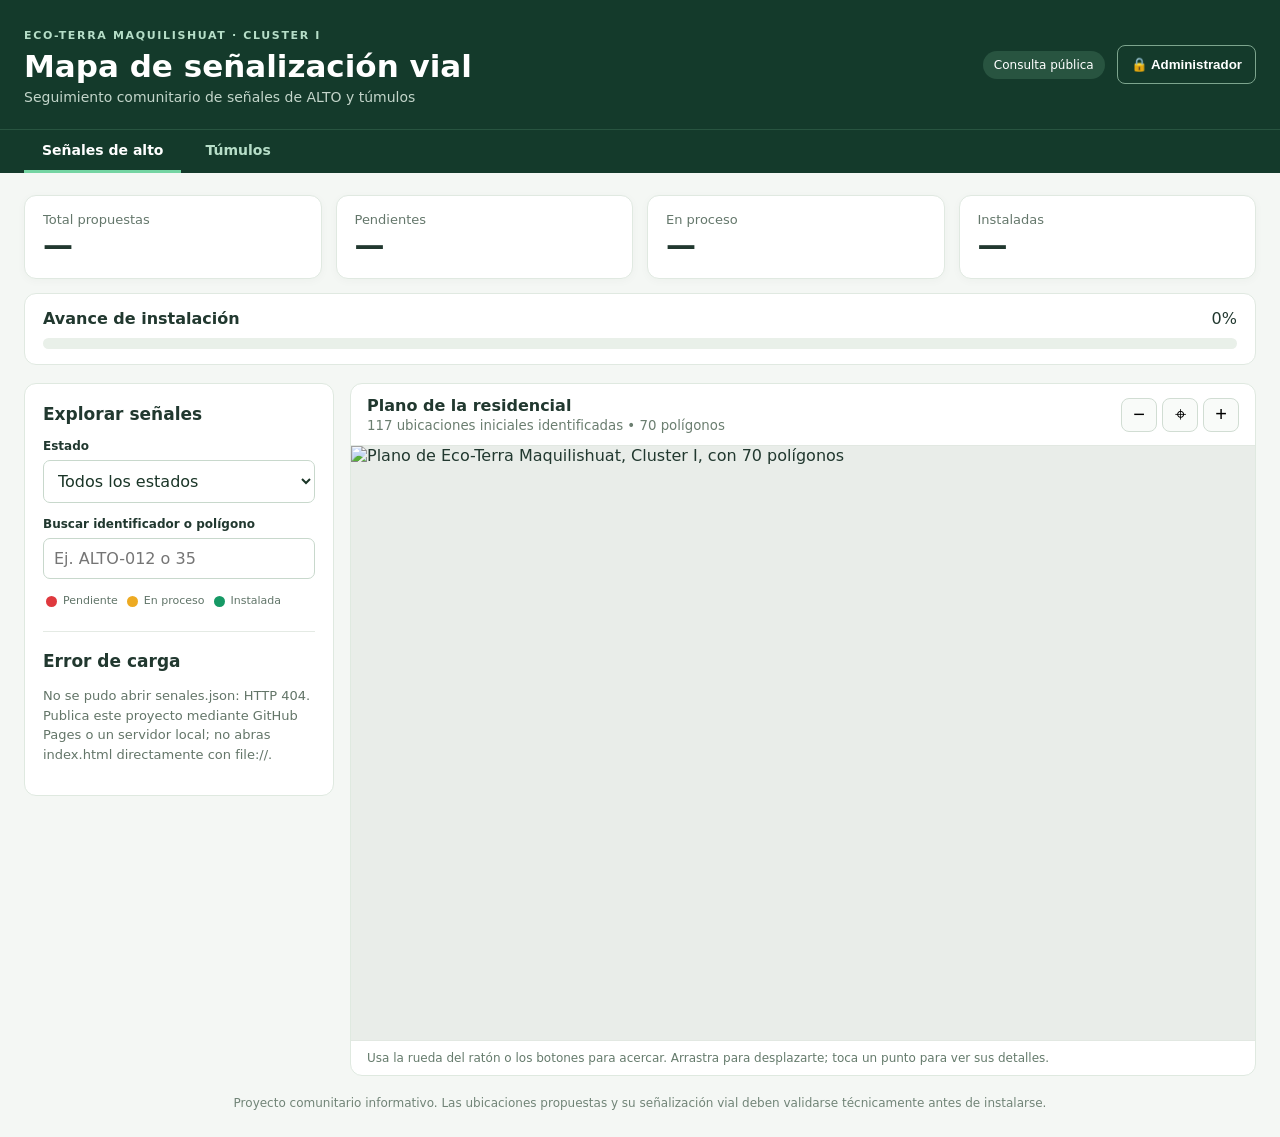
==== index.html @ 8e65ce0b "Tumulos y Altos" ====
<!doctype html>
<html lang="es">
<head>
  <meta charset="utf-8" />
  <meta name="viewport" content="width=device-width, initial-scale=1" />
  <meta name="theme-color" content="#122c24" />
  <title>Señalización vial · Eco-Terra Maquilishuat</title>
  <link rel="stylesheet" href="styles.css" />
</head>
<body>
  <header class="topbar">
    <div><span class="eyebrow">ECO-TERRA MAQUILISHUAT · CLUSTER I</span><h1>Mapa de señalización vial</h1><p>Seguimiento comunitario de señales de ALTO y túmulos</p></div>
    <div class="top-actions"><span id="modeIndicator" class="tag">Consulta pública</span><button type="button" id="adminBtn" class="btn outline">🔒 Administrador</button></div>
  </header>
  <div id="adminModal" class="modal hidden" role="dialog" aria-modal="true" aria-labelledby="adminTitle">
    <div class="modal-card">
      <h2 id="adminTitle">Acceso de administrador</h2>
      <p>Ingresa el código para poder editar señales de alto y túmulos.</p>
      <input type="password" id="adminCode" placeholder="Código de acceso" autocomplete="off" aria-label="Código de acceso" />
      <p id="adminError" class="hidden modal-error" role="alert">Código incorrecto.</p>
      <div class="actions"><button type="button" id="adminSubmit" class="btn primary">Entrar</button><button type="button" id="adminCancel" class="btn outline">Cancelar</button></div>
      <p class="input-note">Este código es un filtro contra ediciones casuales. La protección de lo publicado es el permiso de escritura en el repositorio de GitHub.</p>
    </div>
  </div>
  <nav class="tabs" role="tablist" aria-label="Secciones del mapa">
    <button type="button" role="tab" id="tab-alto" class="tab-btn active" aria-selected="true" aria-controls="panel-alto" data-tab="alto">Señales de alto</button>
    <button type="button" role="tab" id="tab-tumulos" class="tab-btn" aria-selected="false" aria-controls="panel-tumulos" data-tab="tumulos">Túmulos</button>
  </nav>
  <main id="panel-alto" role="tabpanel" aria-labelledby="tab-alto">
    <section class="stats" aria-label="Resumen del avance">
      <article><span>Total propuestas</span><strong id="total">—</strong></article>
      <article><span>Pendientes</span><strong id="pending">—</strong></article>
      <article><span>En proceso</span><strong id="working">—</strong></article>
      <article><span>Instaladas</span><strong id="done">—</strong></article>
    </section>
    <section class="progress-section"><div><strong>Avance de instalación</strong><span id="percentage">0%</span></div><div class="progress"><div id="progressFill"></div></div></section>
    <section class="main-grid">
      <aside class="sidebar">
        <h2>Explorar señales</h2>
        <label for="filter">Estado</label><select id="filter"><option value="todos">Todos los estados</option><option value="pendiente">Pendiente</option><option value="proceso">En proceso</option><option value="instalada">Instalada</option></select>
        <label for="search">Buscar identificador o polígono</label><input type="search" id="search" placeholder="Ej. ALTO-012 o 35" />
        <p class="legend"><span class="dot pending"></span> Pendiente <span class="dot working"></span> En proceso <span class="dot done"></span> Instalada</p>
        <div class="divider"></div>
        <div id="selection" class="selection"><h2>Selecciona una señal</h2><p>Toca cualquier marcador en el mapa para consultar su información.</p></div>
        <div id="aTools" class="editor-tools admin-only hidden">
          <div class="divider"></div>
          <h2>Administración de señales</h2>
          <button type="button" id="aAdd" class="btn outline full">＋ Agregar señal</button>
          <button type="button" id="aExport" class="btn outline full">Exportar senales.json</button>
          <label class="file-label full" for="aImport">Importar senales.json</label><input type="file" id="aImport" accept="application/json,.json" class="hidden" />
          <p class="input-note">Los cambios se guardan solo en este navegador. Para publicarlos para todos, exporta el archivo y reemplaza <b>senales.json</b> en GitHub.</p>
          <div id="aLocalNote" class="warning hidden"><span>Hay cambios sin publicar guardados en este navegador.</span><button type="button" id="aDiscard" class="btn outline full">Descartar cambios locales</button></div>
        </div>
      </aside>
      <section class="map-panel" aria-label="Mapa de la residencial">
        <div class="map-head"><div><strong>Plano de la residencial</strong><small>117 ubicaciones iniciales identificadas • 70 polígonos</small></div><div class="zoom-actions"><button id="zoomOut" title="Alejar" aria-label="Alejar">−</button><button id="reset" title="Restablecer vista" aria-label="Restablecer vista">⌖</button><button id="zoomIn" title="Acercar" aria-label="Acercar">+</button></div></div>
        <div id="viewport" class="viewport" tabindex="0" aria-label="Mapa interactivo con señales de alto">
          <div id="mapContent" class="map-content"><img src="assets/mapa-cluster1.png" draggable="false" alt="Plano de Eco-Terra Maquilishuat, Cluster I, con 70 polígonos"/><div id="markers" class="markers"></div></div>
        </div>
        <p class="map-tip" id="mapTip">Usa la rueda del ratón o los botones para acercar. Arrastra para desplazarte; toca un punto para ver sus detalles.</p>
      </section>
    </section>
    <footer>Proyecto comunitario informativo. Las ubicaciones propuestas y su señalización vial deben validarse técnicamente antes de instalarse. <span id="updateDate"></span></footer>
  </main>
  <main id="panel-tumulos" class="hidden" role="tabpanel" aria-labelledby="tab-tumulos">
    <section class="stats" aria-label="Resumen de túmulos">
      <article><span>Total de túmulos</span><strong id="tTotal">—</strong></article>
      <article><span>Pendientes</span><strong id="tPending">—</strong></article>
      <article><span>En proceso</span><strong id="tWorking">—</strong></article>
      <article><span>Instalados</span><strong id="tDone">—</strong></article>
    </section>
    <section class="progress-section"><div><strong>Avance de instalación</strong><span id="tPercentage">0%</span></div><div class="progress"><div id="tProgressFill"></div></div></section>
    <section class="main-grid">
      <aside class="sidebar">
        <h2>Explorar túmulos</h2>
        <label for="tFilter">Estado</label><select id="tFilter"><option value="todos">Todos los estados</option><option value="pendiente">Pendiente</option><option value="proceso">En proceso</option><option value="instalado">Instalado</option></select>
        <label for="tData">Datos</label><select id="tData"><option value="todos">Todos</option><option value="sincasa">Sin casa registrada</option><option value="concasa">Con casa registrada</option><option value="porverificar">Polígono por verificar</option></select>
        <label for="tSearch">Buscar ID, polígono, casa o comentario</label><input type="search" id="tSearch" placeholder="Ej. TUM-012, 35 o 14" />
        <p class="legend"><span class="dot pending"></span> Pendiente <span class="dot working"></span> En proceso <span class="dot done"></span> Instalado</p>
        <div class="divider"></div>
        <div id="tSelection" class="selection"><h2>Selecciona un túmulo</h2><p>Toca cualquier línea en el mapa para ver su estado, polígono y casa.</p></div>
        <div id="tAdminArea" class="editor-tools admin-only hidden">
          <div class="divider"></div>
          <h2>Administración de túmulos</h2>
          <button type="button" id="tEditToggle" class="btn primary full" aria-pressed="false">Activar modo edición</button>
          <div id="tEditTools" class="hidden">
            <button type="button" id="tAdd" class="btn outline full">＋ Agregar túmulo</button>
            <button type="button" id="tExport" class="btn outline full">Exportar tumulos.json</button>
            <label class="file-label full" for="tImport">Importar tumulos.json</label><input type="file" id="tImport" accept="application/json,.json" class="hidden" />
            <p class="input-note">Los cambios se guardan solo en este navegador. Para publicarlos para todos, exporta el archivo y reemplaza <b>tumulos.json</b> en GitHub.</p>
          </div>
          <div id="tLocalNote" class="warning hidden"><span>Hay cambios sin publicar guardados en este navegador.</span><button type="button" id="tDiscard" class="btn outline full">Descartar cambios locales</button></div>
        </div>
      </aside>
      <section class="map-panel" aria-label="Mapa de túmulos">
        <div class="map-head"><div><strong>Plano de la residencial · Túmulos</strong><small id="tCount">—</small></div><div class="zoom-actions"><button id="tZoomOut" type="button" title="Alejar" aria-label="Alejar">−</button><button id="tReset" type="button" title="Restablecer vista" aria-label="Restablecer vista">⌖</button><button id="tZoomIn" type="button" title="Acercar" aria-label="Acercar">+</button></div></div>
        <div id="tViewport" class="viewport" tabindex="0" aria-label="Mapa interactivo con túmulos">
          <div id="tMapContent" class="map-content"><img src="assets/mapa-cluster1-limpio.png" draggable="false" alt="Plano de Eco-Terra Maquilishuat, Cluster I, con 70 polígonos"/><svg id="tSvg" class="tum-svg" viewBox="0 0 1639 959"></svg></div>
          <div id="tPop" class="tum-pop hidden" role="status"></div>
        </div>
        <p class="map-tip" id="tTip">Usa la rueda del ratón o los botones para acercar. Arrastra para desplazarte; toca una línea para ver sus detalles.</p>
      </section>
    </section>
    <footer>Los túmulos mostrados son ubicaciones marcadas sobre el plano y deben confirmarse en sitio. El polígono se sugiere según el número más cercano y puede corregirse por el administrador.</footer>
  </main>
  <script src="admin-auth.js" defer></script>
  <script src="altos-admin.js" defer></script>
  <script src="app.js" defer></script>
  <script src="tumulos.js" defer></script>
</body>
</html>
---- styles.css ----
:root{font-family:Inter,ui-sans-serif,system-ui,-apple-system,Segoe UI,Arial,sans-serif;color:#21382f;background:#f4f7f4;font-synthesis:none}*{box-sizing:border-box}body{margin:0}.topbar{background:#143a2b;color:white;padding:24px max(24px,calc((100vw - 1500px)/2));display:flex;justify-content:space-between;gap:20px;align-items:center}.eyebrow{font-size:11px;letter-spacing:.15em;font-weight:700;color:#b6dec8}h1{font-size:clamp(22px,3vw,31px);margin:5px 0}.topbar p{margin:0;color:#c3d5ca;font-size:14px}.top-actions{display:flex;align-items:center;gap:12px}.tag{padding:7px 11px;background:#285440;border-radius:20px;font-size:12px;white-space:nowrap}.btn{border:0;cursor:pointer;border-radius:8px;padding:11px 13px;font-weight:700;transition:.15s;background:white;color:#194a37}.btn:focus-visible,button:focus-visible,.marker:focus-visible{outline:3px solid #74bcf2;outline-offset:2px}.btn.outline{border:1px solid #bfd0c4;background:transparent;color:inherit}.topbar .btn{border-color:#7da58e;color:white}.btn.primary{background:#166b49;color:white}.btn:hover{filter:brightness(.95)}.full{width:100%;margin-top:9px}main{max-width:1540px;margin:auto;padding:22px 24px}.stats{display:grid;grid-template-columns:repeat(4,1fr);gap:14px}.stats article{background:white;border:1px solid #e0e9e1;box-shadow:0 2px 10px #173a2508;border-radius:12px;padding:16px 18px}.stats span{display:block;color:#64776b;font-size:13px}.stats strong{font-size:30px}.progress-section{background:white;border-radius:12px;border:1px solid #e0e9e1;margin:14px 0 18px;padding:15px 18px}.progress-section>div:first-child{display:flex;justify-content:space-between;margin-bottom:10px}.progress{height:11px;background:#e9f0e9;border-radius:12px;overflow:hidden}.progress>div{width:0;height:100%;background:#209466;transition:width .2s}.main-grid{display:grid;grid-template-columns:310px minmax(0,1fr);gap:16px;align-items:start}.sidebar,.map-panel{background:white;border:1px solid #dfe9e0;border-radius:12px;overflow:hidden}.sidebar{padding:18px}.sidebar h2{font-size:17px;margin:2px 0 15px}.sidebar label{display:block;font-weight:650;font-size:12px;margin:14px 0 7px}select,input[type=search],input[type=text],input[type=date],input[type=number],textarea{border:1px solid #c8d8cc;background:white;border-radius:7px;padding:10px;width:100%;font:inherit;color:#1a3527}textarea{resize:vertical;min-height:70px}.legend{display:flex;align-items:center;flex-wrap:wrap;gap:6px;color:#607468;font-size:11px;line-height:2}.dot{width:11px;height:11px;border-radius:50%;display:inline-block;margin-left:3px}.pending{background:#df393e}.working{background:#edaa22}.done{background:#169965}.divider{height:1px;background:#e4eae4;margin:19px 0}.selection p,.editor-tools p{font-size:13px;color:#637568;line-height:1.5}.selection .id{font-size:20px;font-weight:800}.selection .status-pill{display:inline-block;font-size:12px;border-radius:12px;padding:4px 8px;background:#fbe7e7;margin:7px 0}.detail{font-size:13px;margin:8px 0}.detail b{color:#354c3b}.map-head{display:flex;justify-content:space-between;align-items:center;gap:12px;padding:12px 16px;border-bottom:1px solid #e2e8e2}.map-head small{display:block;color:#6b7e70;margin-top:3px}.zoom-actions{display:flex;gap:5px}.zoom-actions button{border:1px solid #d1ddd3;border-radius:8px;background:#f9fbf9;width:36px;height:34px;font-size:20px;cursor:pointer}.viewport{height:min(66vh,720px);min-height:360px;background:#e9ede9;overflow:hidden;position:relative;touch-action:none;cursor:grab}.viewport.dragging{cursor:grabbing}.map-content{position:absolute;top:0;left:0;transform-origin:0 0;width:1639px;height:959px;user-select:none}.map-content img{display:block;width:100%;height:100%;pointer-events:none}.markers{position:absolute;inset:0;pointer-events:none}.marker{pointer-events:auto;position:absolute;width:15px;height:15px;border:2px solid white;border-radius:50%;box-shadow:0 1px 5px #122d2e91;transform:translate(-50%,-50%);cursor:pointer;padding:0}.marker.pendiente{background:#df393e}.marker.proceso{background:#edaa22}.marker.instalada{background:#159c65}.marker.selected{outline:3px solid #101f17;z-index:2}.marker:hover{z-index:3;scale:1.3}.map-tip{font-size:12px;color:#657b6c;margin:0;padding:10px 16px;border-top:1px solid #e2e8e2}.editor-tools{margin-top:15px}.hidden{display:none!important}.file-label{display:block;border:1px solid #c8d8cc;padding:10px;text-align:center;border-radius:7px;cursor:pointer}#upload{width:100%;font-size:11px;margin:6px 0}.warning{background:#fff0d7;border-radius:8px;padding:10px;color:#7e5313!important}footer{color:#718477;font-size:12px;margin:20px 0 5px;text-align:center}.selection button{margin-top:10px}.form-field{display:block;font-size:12px;font-weight:650;margin:10px 0 5px}.actions{display:flex;gap:8px;margin-top:10px}.danger{color:#b62934!important}.input-note{font-size:11px!important}@media(max-width:800px){.topbar{padding:18px 14px;flex-direction:column;align-items:flex-start}.top-actions{flex-wrap:wrap}main{padding:14px}.stats{grid-template-columns:repeat(2,1fr);gap:8px}.stats article{padding:12px}.stats strong{font-size:25px}.main-grid{grid-template-columns:1fr}.sidebar{order:2}.map-panel{order:1}.viewport{height:54vh;min-height:300px}.map-head{flex-wrap:wrap}.map-content{will-change:transform}}

/* ===== Pestañas y sección de túmulos ===== */
.tabs{display:flex;gap:6px;background:#143a2b;padding:0 max(24px,calc((100vw - 1500px)/2));border-top:1px solid #285440}
.tab-btn{border:0;background:transparent;color:#b6dec8;font:inherit;font-weight:700;font-size:14px;padding:12px 18px;cursor:pointer;border-bottom:3px solid transparent}
.tab-btn:hover{color:white}
.tab-btn.active{color:white;border-bottom-color:#74d4a2}
.tab-btn:focus-visible{outline:3px solid #74bcf2;outline-offset:-3px}
.t-grid{margin-top:18px}
.dot.tum{background:#d62828}
.tum-svg{position:absolute;inset:0;width:100%;height:100%;pointer-events:none;overflow:visible}
.tum line{vector-effect:non-scaling-stroke;stroke-linecap:round}
.tum .tum-line{stroke:#d62828;stroke-width:5px;pointer-events:none}
.tum .tum-halo{stroke:#ffffff;stroke-width:9px;opacity:.85;pointer-events:none}
.tum .tum-hit{stroke:rgba(0,0,0,.001);stroke-width:24px;pointer-events:stroke;cursor:pointer}
.tum:hover .tum-line{stroke:#ff3b3b}
.tum.selected .tum-halo{stroke:#101f17;stroke-width:12px;opacity:1}
.tum:focus{outline:none}
.tum:focus-visible .tum-halo{stroke:#74bcf2;stroke-width:12px;opacity:1}
#tViewport.adding{cursor:crosshair}
#tViewport.editing .tum-hit{cursor:move}
.tum-pop{position:absolute;z-index:5;pointer-events:none;background:#101f17;color:#fff;font-size:12px;line-height:1.35;padding:6px 9px;border-radius:7px;box-shadow:0 2px 8px #0005;white-space:nowrap;transform:translate(-50%,-100%)}
.tum-pop b{color:#ffb4b4}
.chip{display:inline-block;font-size:11px;border-radius:10px;padding:2px 7px;margin-left:6px;vertical-align:1px}
.chip.warn{background:#fff0d7;color:#7e5313}
.selection .status-pill.tum-pill{background:#fbe7e7;color:#8f1f26}
.selection label.form-field{display:block}
.selection input[type=range]{width:100%;padding:0}
.file-label.full{margin-top:9px;font-size:14px;font-weight:700;color:#194a37}
.file-label.full:hover{background:#f4f7f4}
#tLocalNote{margin-top:12px;font-size:12px}
#tLocalNote .btn{margin-top:8px;font-size:12px}
@media(max-width:800px){.tabs{padding:0 14px}.tum-pop{font-size:11px}}

/* ===== Estados de túmulos (mismos colores que las señales de alto) ===== */
.tum.pendiente .tum-line{stroke:#df393e}
.tum.proceso .tum-line{stroke:#edaa22}
.tum.instalado .tum-line{stroke:#159c65}
.tum.pendiente:hover .tum-line{stroke:#f2575b}
.tum.proceso:hover .tum-line{stroke:#f6bd48}
.tum.instalado:hover .tum-line{stroke:#25b57c}
.selection .status-pill.pill-pendiente{background:#fbe7e7;color:#8f1f26}
.selection .status-pill.pill-proceso{background:#fdf0d2;color:#8a5a06}
.selection .status-pill.pill-instalado,.selection .status-pill.pill-instalada{background:#dcf3e8;color:#0f6b46}
.tum-pop b{color:#fff}
.admin-only{margin-top:0}
.admin-only h2{margin-top:0}
.admin-only .file-label.full,.admin-only .btn.full{font-size:14px}
#aLocalNote,#tLocalNote{margin-top:12px;font-size:12px}
#aLocalNote .btn{margin-top:8px;font-size:12px}
/* ===== Ventana de acceso de administrador ===== */
.modal{position:fixed;inset:0;background:#0a1d1599;display:flex;align-items:center;justify-content:center;padding:18px;z-index:50}
.modal-card{background:white;border-radius:14px;padding:22px;max-width:380px;width:100%;box-shadow:0 12px 40px #0006}
.modal-card h2{margin:0 0 6px;font-size:18px}
.modal-card p{font-size:13px;color:#637568;line-height:1.5;margin:0 0 12px}
.modal-card .modal-error{color:#b62934;margin:8px 0 0}
.modal-card .actions{margin-top:14px}
.modal-card .btn.outline{border-color:#bfd0c4;color:#194a37}
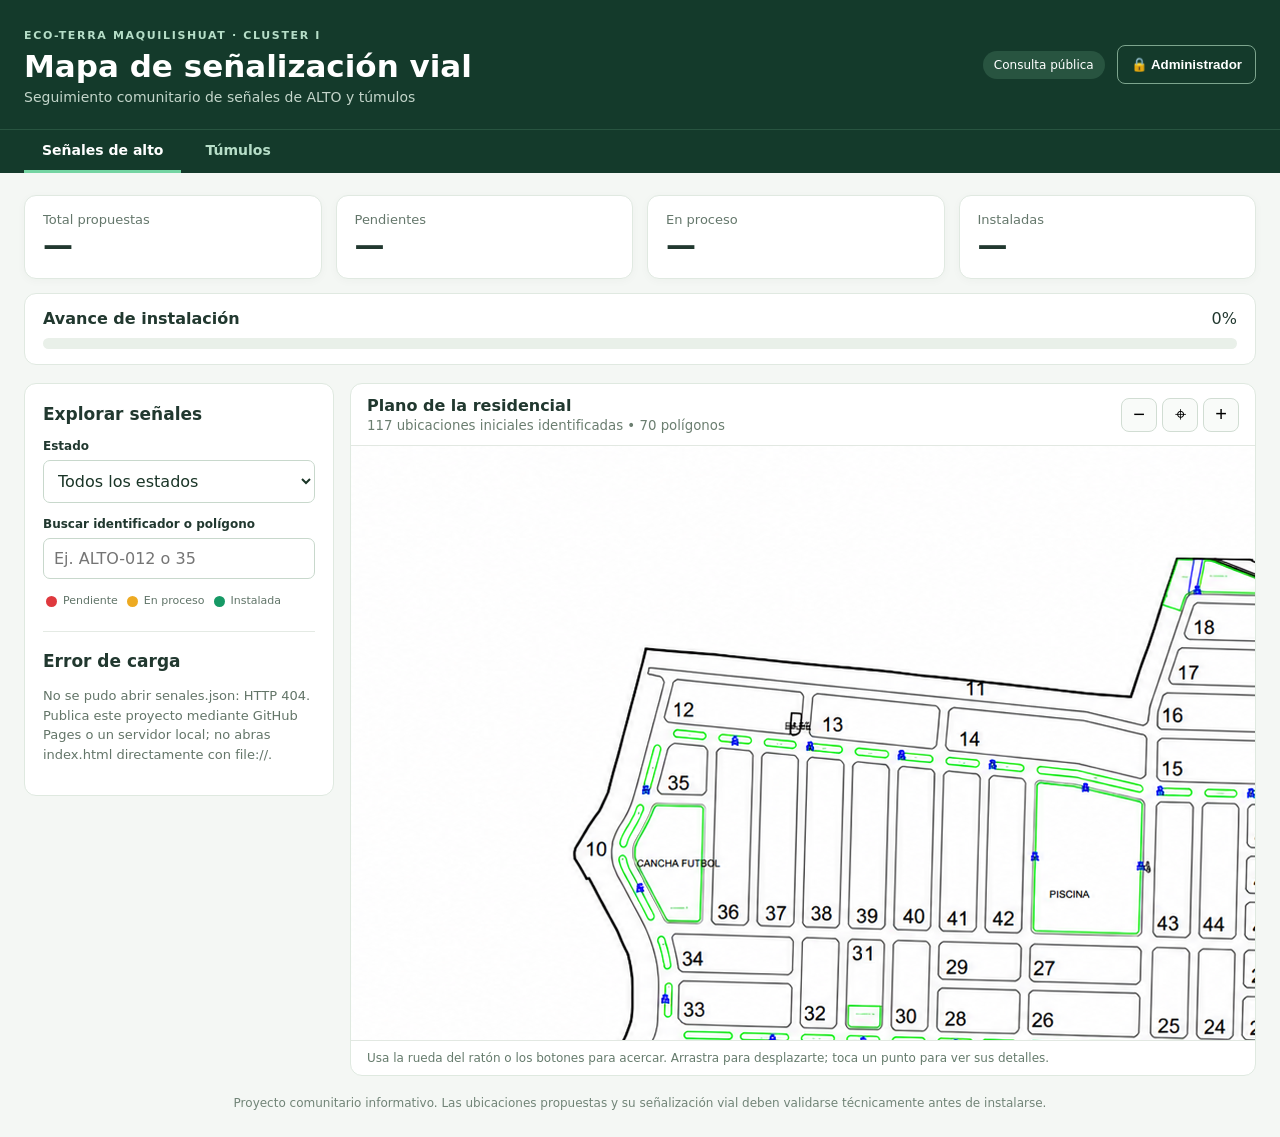
==== commit f7e775b5: "cambios imagenes" ====
--- a/index.html
+++ b/index.html
@@ -5,7 +5,8 @@
   <meta name="viewport" content="width=device-width, initial-scale=1" />
   <meta name="theme-color" content="#122c24" />
   <title>Señalización vial · Eco-Terra Maquilishuat</title>
-  <link rel="stylesheet" href="styles.css" />
+  <link rel="icon" type="image/png" href="assets/logo.png?v=4" />
+  <link rel="stylesheet" href="styles.css?v=4" />
 </head>
 <body>
   <header class="topbar">
@@ -14,12 +15,13 @@
   </header>
   <div id="adminModal" class="modal hidden" role="dialog" aria-modal="true" aria-labelledby="adminTitle">
     <div class="modal-card">
-      <h2 id="adminTitle">Acceso de administrador</h2>
-      <p>Ingresa el código para poder editar señales de alto y túmulos.</p>
+      <img src="assets/logo.png?v=4" alt="Eco-Terra Maquilishuat Cluster I" class="modal-logo" />
+      <h2 id="adminTitle">Acceso administrativo</h2>
+      <p class="note">Ingresa el código de administración para editar señales de alto y túmulos.</p>
       <input type="password" id="adminCode" placeholder="Código de acceso" autocomplete="off" aria-label="Código de acceso" />
       <p id="adminError" class="hidden modal-error" role="alert">Código incorrecto.</p>
-      <div class="actions"><button type="button" id="adminSubmit" class="btn primary">Entrar</button><button type="button" id="adminCancel" class="btn outline">Cancelar</button></div>
-      <p class="input-note">Este código es un filtro contra ediciones casuales. La protección de lo publicado es el permiso de escritura en el repositorio de GitHub.</p>
+      <button type="button" id="adminSubmit" class="btn lime">Entrar</button>
+      <button type="button" id="adminCancel" class="modal-back">← Volver al mapa</button>
     </div>
   </div>
   <nav class="tabs" role="tablist" aria-label="Secciones del mapa">
@@ -103,9 +105,9 @@
     </section>
     <footer>Los túmulos mostrados son ubicaciones marcadas sobre el plano y deben confirmarse en sitio. El polígono se sugiere según el número más cercano y puede corregirse por el administrador.</footer>
   </main>
-  <script src="admin-auth.js" defer></script>
-  <script src="altos-admin.js" defer></script>
-  <script src="app.js" defer></script>
-  <script src="tumulos.js" defer></script>
+  <script src="admin-auth.js?v=4" defer></script>
+  <script src="altos-admin.js?v=4" defer></script>
+  <script src="app.js?v=4" defer></script>
+  <script src="tumulos.js?v=4" defer></script>
 </body>
 </html>
--- a/styles.css
+++ b/styles.css
@@ -48,11 +48,17 @@
 .admin-only .file-label.full,.admin-only .btn.full{font-size:14px}
 #aLocalNote,#tLocalNote{margin-top:12px;font-size:12px}
 #aLocalNote .btn{margin-top:8px;font-size:12px}
-/* ===== Ventana de acceso de administrador ===== */
-.modal{position:fixed;inset:0;background:#0a1d1599;display:flex;align-items:center;justify-content:center;padding:18px;z-index:50}
-.modal-card{background:white;border-radius:14px;padding:22px;max-width:380px;width:100%;box-shadow:0 12px 40px #0006}
-.modal-card h2{margin:0 0 6px;font-size:18px}
-.modal-card p{font-size:13px;color:#637568;line-height:1.5;margin:0 0 12px}
-.modal-card .modal-error{color:#b62934;margin:8px 0 0}
-.modal-card .actions{margin-top:14px}
-.modal-card .btn.outline{border-color:#bfd0c4;color:#194a37}
+/* ===== Ventana de acceso de administrador (mismo estilo que el panel de torneos) ===== */
+.modal{position:fixed;inset:0;display:flex;align-items:center;justify-content:center;padding:20px;z-index:50;background:linear-gradient(135deg,#0b2e1a,#13502c)}
+.modal-card{background:#fff;border-radius:14px;box-shadow:0 14px 40px #0f1e1429;padding:30px 26px;max-width:380px;width:100%;text-align:center}
+.modal-logo{display:block;width:70px;height:70px;margin:0 auto 14px;border-radius:50%;object-fit:cover;background:#fff;box-shadow:0 0 0 1px #e2e8e0}
+.modal-card h2{font-size:18px;margin:0 0 4px}
+.modal-card .note{font-size:12.5px;color:#4a564e;margin:10px 0 18px;line-height:1.5}
+.modal-card input[type=password]{width:100%;margin-bottom:10px;padding:12px 10px;font:inherit;font-size:15px;text-align:center;border:1px solid #e2e8e0;border-radius:9px;background:#fff;color:#0f1a14}
+.modal-card input[type=password]:focus{outline:2px solid #8bd346;outline-offset:1px}
+.modal-card .modal-error{color:#e14b4b;font-size:12.5px;margin:0 0 10px}
+.btn.lime{background:#8bd346;color:#0b2e1a;border-radius:999px;padding:12px 16px;width:100%}
+.btn.lime:hover{background:#5fae27;filter:none}
+.btn.lime:disabled{opacity:.5;cursor:not-allowed}
+.modal-back{display:inline-block;background:none;border:0;color:#4a564e;font:inherit;font-size:12.5px;margin-top:14px;cursor:pointer}
+.modal-back:hover{color:#0f1a14;text-decoration:underline}
